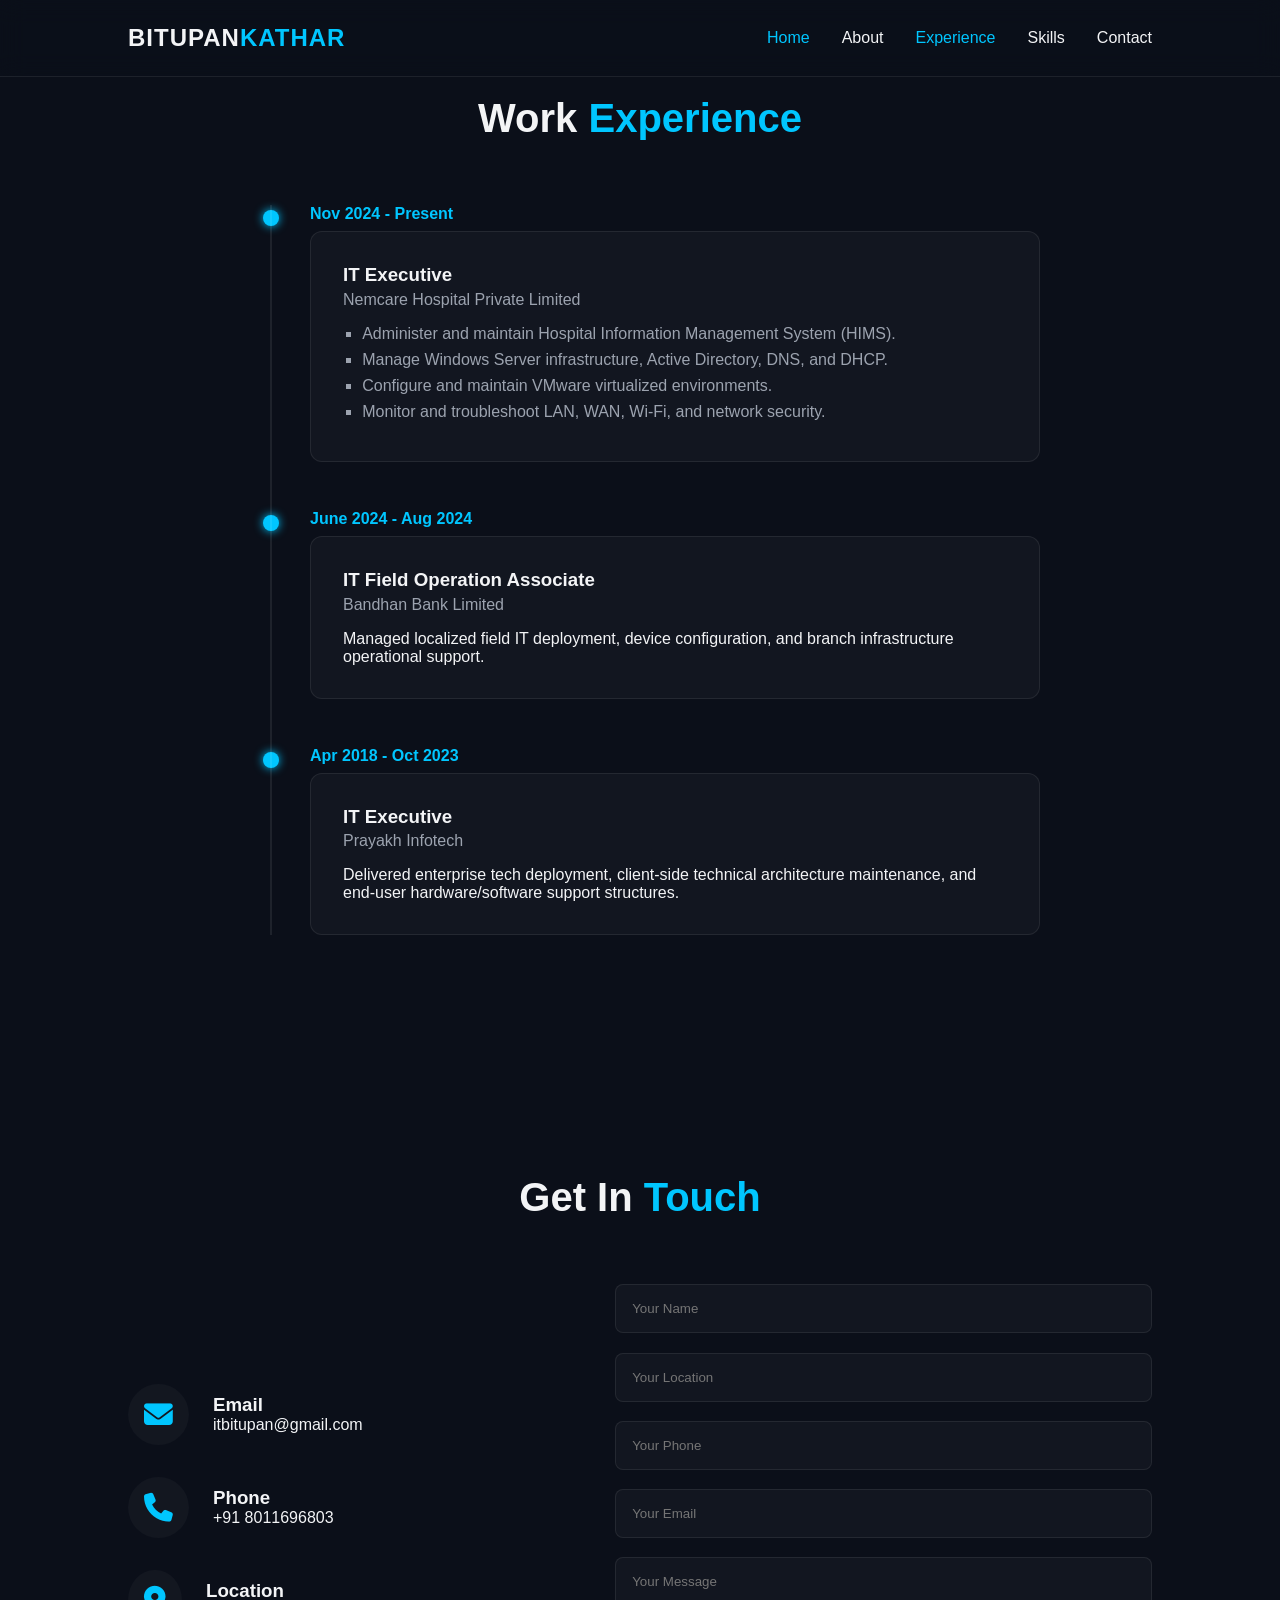
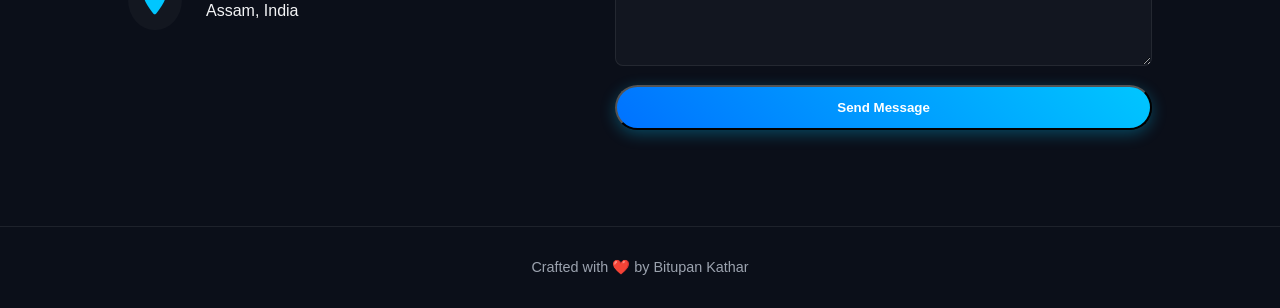
==== View/experience.html @ 2136c71e "Add files via upload" ====
<!DOCTYPE html>
<html lang="en">
<head>
    <meta charset="UTF-8">
    <meta name="viewport" content="width=device-width, initial-scale=1.0">
    <title>Bitupan Kathar | IT Executive Portfolio</title>
    <link rel="stylesheet" href="../Public/css/style.css">
    <link rel="stylesheet" href="https://cdnjs.cloudflare.com/ajax/libs/font-awesome/6.4.0/css/all.min.css">
</head>
<body>

    <nav class="navbar">
        <div class="logo">BITUPAN<span>KATHAR</span></div>
        <ul class="nav-links">
            <li><a href="../index.html" class="active">Home</a></li>
            <li><a href="../index.html#about">About</a></li>
            <li><a href="../View/experience.html" class="active">Experience</a></li>
            <li><a href="../index.html#skills">Skills</a></li>
            <li><a href="../index.html#contact">Contact</a></li>
        </ul>
        <div class="menu-toggle" id="mobile-menu">
            <span class="bar"></span>
            <span class="bar"></span>
            <span class="bar"></span>
        </div>
    </nav>

    <section id="experience" class="experience-section">
        <h2 class="section-title">Work <span>Experience</span></h2>
        <div class="timeline">
            <div class="timeline-item">
                <div class="timeline-dot"></div>
                <div class="timeline-date">Nov 2024 - Present</div>
                <div class="timeline-content">
                    <h3>IT Executive</h3>
                    <h4>Nemcare Hospital Private Limited</h4>
                    <ul>
                        <li>Administer and maintain Hospital Information Management System (HIMS).</li>
                        <li>Manage Windows Server infrastructure, Active Directory, DNS, and DHCP.</li>
                        <li>Configure and maintain VMware virtualized environments.</li>
                        <li>Monitor and troubleshoot LAN, WAN, Wi-Fi, and network security.</li>
                    </ul>
                </div>
            </div>

            <div class="timeline-item">
                <div class="timeline-dot"></div>
                <div class="timeline-date">June 2024 - Aug 2024</div>
                <div class="timeline-content">
                    <h3>IT Field Operation Associate</h3>
                    <h4>Bandhan Bank Limited</h4>
                    <p>Managed localized field IT deployment, device configuration, and branch infrastructure operational support.</p>
                </div>
            </div>

            <div class="timeline-item">
                <div class="timeline-dot"></div>
                <div class="timeline-date">Apr 2018 - Oct 2023</div>
                <div class="timeline-content">
                    <h3>IT Executive</h3>
                    <h4>Prayakh Infotech</h4>
                    <p>Delivered enterprise tech deployment, client-side technical architecture maintenance, and end-user hardware/software support structures.</p>
                </div>
            </div>
        </div>
    </section>

     <section id="contact" class="contact-section">
        <h2 class="section-title">Get In <span>Touch</span></h2>
        <div class="contact-container">
            <div class="contact-info">
                <div class="info-item">
                    <i class="fas fa-envelope"></i>
                    <div>
                        <h3>Email</h3>
                        <p>itbitupan@gmail.com</p>
                    </div>
                </div>
                <div class="info-item">
                    <i class="fas fa-phone"></i>
                    <div>
                        <h3>Phone</h3>
                        <p>+91 8011696803</p>
                    </div>
                </div>
                <div class="info-item">
                    <i class="fas fa-map-marker-alt"></i>
                    <div>
                        <h3>Location</h3>
                        <p>Assam, India</p>
                    </div>
                </div>
            </div>

             <form class="contact-form" onsubmit="event.preventDefault(); alert('Message sent successfully!');">
                <input type="text" placeholder="Your Name" required>
                <input type="text" placeholder="Your Location" required>
                <input type="tel" placeholder="Your Phone" required>
                <input type="email" placeholder="Your Email" required>
                <textarea placeholder="Your Message" rows="5" required></textarea>
                <button type="submit" class="btn primary-btn">Send Message</button>
            </form>
        </div>
    </section>

    <footer>
        <p>Crafted with ❤️ by Bitupan Kathar</p>
    </footer>

    <script src="../script.js"></script>
</body>
</html>
---- Public/css/style.css ----
/* --- Global Variables & Reset --- */
:root {
    --bg-color: #0b0f19;
    --card-bg: rgba(255, 255, 255, 0.03);
    --border-color: rgba(255, 255, 255, 0.08);
    --primary-color: #0072ff;
    --secondary-color: #00c6ff;
    --text-main: #f3f4f6;
    --text-muted: #9ca3af;
    --font-family: 'Segoe UI', Tahoma, Geneva, Verdana, sans-serif;
}

* {
    margin: 0;
    padding: 0;
    box-sizing: border-box;
    scroll-behavior: smooth;
}

body {
    background-color: var(--bg-color);
    color: var(--text-main);
    font-family: var(--font-family);
    overflow-x: hidden;
}

/* --- Navigation --- */
.navbar {
    display: flex;
    justify-content: space-between;
    align-items: center;
    padding: 1.5rem 10%;
    position: fixed;
    width: 100%;
    top: 0;
    z-index: 1000;
    background: rgba(11, 15, 25, 0.8);
    backdrop-filter: blur(12px);
    border-bottom: 1px solid var(--border-color);
}

.navbar .logo {
    font-size: 1.5rem;
    font-weight: 700;
    letter-spacing: 1px;
}

.navbar .logo span {
    color: var(--secondary-color);
}

.nav-links {
    display: flex;
    list-style: none;
}

.nav-links li a {
    color: var(--text-main);
    text-decoration: none;
    margin-left: 2rem;
    font-weight: 500;
    transition: color 0.3s ease;
}

.nav-links li a:hover, .nav-links li a.active {
    color: var(--secondary-color);
}

/* --- Hero Section --- */
.hero-section {
    position: relative;
    min-height: 100vh;
    display: flex;
    align-items: center;
    padding: 0 10%;
    padding-top: 80px;
    overflow: hidden;
    background: radial-gradient(circle at 90% 10%, rgba(0, 198, 255, 0.08), transparent 40%),
                radial-gradient(circle at 20% 20%, rgba(0, 114, 255, 0.08), transparent 28%),
            ;
}

.hero-video {
    position: absolute;
    inset: 0;
    width: 100%;
    height: 100%;
    object-fit: cover;
    z-index: 0;
    opacity: 0.22;
    filter: saturate(0.8) brightness(0.7);
}

.hero-section::before {
    content: '';
    position: absolute;
    inset: 0;
    /* background: linear-gradient(90deg, rgba(2, 5, 20, 0.8) 0%, rgba(2, 5, 20, 0.55) 45%, rgba(2, 5, 20, 0.8) 100%); */
    z-index: 1;
    pointer-events: none;
}

.hero-video {
    position: absolute;
    inset: 0;
    width: 100%;
    height: 100%;
    object-fit: cover;
    z-index: 0;
    opacity: 0.22;
    filter: saturate(0.8) brightness(0.7);
}

.hero-section::before {
    content: '';
    position: absolute;
    inset: 0;
    /* background: linear-gradient(90deg, rgba(2, 5, 20, 0.9) 0%, rgba(2, 5, 20, 0.75) 45%, rgba(2, 5, 20, 0.85) 100%); */
    z-index: 1;
    pointer-events: none;
}

.hero-container {
    position: relative;
    z-index: 2;
    display: grid;
    grid-template-columns: 1.2fr 0.8fr;
    gap: 2rem;
    align-items: center;
    width: 100%;
    min-height: 80vh;
}

.hero-content,
.hero-image {
    opacity: 0;
    transform: translateY(35px);
    animation: heroFadeUp 0.9s cubic-bezier(0.2, 0.8, 0.2, 1) forwards;
}

.hero-content {
    animation-delay: 0.1s;
    position: sticky;
    top: 7rem;
    align-self: start;
    max-width: 650px;
}

.hero-image {
    animation-delay: 0.35s;
}

.hero-buttons .primary-btn {
    animation: heroFadeUp 0.8s ease forwards;
    animation-delay: 0.55s;
    opacity: 0;
}

.hero-buttons .secondary-btn {
    animation: heroFadeUp 0.8s ease forwards;
    animation-delay: 0.7s;
    opacity: 0;
}

@keyframes heroFadeUp {
    from {
        opacity: 0;
        transform: translateY(35px);
    }
    to {
        opacity: 1;
        transform: translateY(0);
    }
}

@keyframes cardFadeUp {
    from {
        opacity: 0;
        transform: translateY(30px);
    }
    to {
        opacity: 1;
        transform: translateY(0);
    }
}

.hero-content h3 {
    color: var(--secondary-color);
    font-weight: 400;
    font-size: 1.1rem;
    margin-bottom: 0.5rem;
}

.hero-content h1 {
    font-size: 3.5rem;
    margin-bottom: 0.2rem;
}

.hero-content h1 span {
    background: linear-gradient(45deg, var(--primary-color), var(--secondary-color));
    -webkit-background-clip: text;
    -webkit-text-fill-color: transparent;
}

.hero-content h2 {
    font-size: 1.8rem;
    color: var(--text-muted);
    margin-bottom: 1.5rem;
    font-weight: 500;
}

.hero-content p {
    color: var(--text-muted);
    line-height: 1.6;
    max-width: 550px;
    margin-bottom: 2rem;
    transition: transform 0.3s ease, color 0.3s ease, text-shadow 0.3s ease;
}

.hero-content:hover h1,
.hero-content:hover h2,
.hero-content:hover p {
    transform: translateX(6px);
    text-shadow: 0 0 18px rgba(0, 198, 255, 0.18);
}

.hero-content:hover h3 {
    color: #ffffff;
    transform: translateX(6px);
}

.hero-content:hover h1 span {
    color: var(--secondary-color);
    text-shadow: 0 0 18px rgba(0, 198, 255, 0.3);
}

.btn {
    display: inline-block;
    padding: 0.8rem 2rem;
    border-radius: 30px;
    text-decoration: none;
    font-weight: 600;
    transition: all 0.4s ease;
}

.primary-btn {
    background: linear-gradient(45deg, var(--primary-color), var(--secondary-color));
    color: #fff;
    box-shadow: 0 4px 15px rgba(0, 198, 255, 0.3);
}

.primary-btn:hover {
    transform: translateY(-3px);
    box-shadow: 0 6px 20px rgba(0, 198, 255, 0.5);
}

.secondary-btn {
    border: 2px solid var(--border-color);
    color: var(--text-main);
    margin-left: 1rem;
}

.secondary-btn:hover {
    background: var(--border-color);
    color: #fff;
    transform: translateY(-3px);
}

/* Stunning Interactive Profile Image Container */
.hero-image {
    position: relative;
    width: 320px;
    height: 320px;
    margin: 0 auto;
    border-radius: 50%;
    padding: 5px;
    background: linear-gradient(45deg, var(--primary-color), var(--secondary-color));
    box-shadow: 0 0 30px rgba(0, 114, 255, 0.2);
    transition: transform 0.5s ease, box-shadow 0.5s ease;
}

.hero-image img {
    width: 100%;
    height: 100%;
    object-fit: cover;
    border-radius: 50%;
    background-color: var(--bg-color);
}

/* Stunning Hover Effect for Image */
.hero-image:hover {
    transform: scale(1.05) rotate(2deg);
    box-shadow: 0 0 45px rgba(0, 198, 255, 0.5);
}

/* --- Section Formatting --- */
section {
    padding: 6rem 10%;
}

.reveal {
    opacity: 0;
    transform: translateY(40px);
    transition: opacity 0.8s ease, transform 0.8s ease;
}

.reveal.show {
    opacity: 1;
    transform: translateY(0);
}

.section-title {
    text-align: center;
    font-size: 2.5rem;
    margin-bottom: 4rem;
}

.section-title span {
    color: var(--secondary-color);
}

/* --- About Section Cards --- */
.about-container {
    display: flex;
    justify-content: center;
    gap: 2rem;
    flex-wrap: wrap;
}

.about-card {
    background: var(--card-bg);
    border: 1px solid var(--border-color);
    border-radius: 16px;
    padding: 2.5rem;
    width: 450px;
    text-align: center;
    transition: all 0.3s ease;
    opacity: 0;
    transform: translateY(30px);
    animation: cardFadeUp 0.7s ease forwards;
}

.about-card:nth-child(1) {
    animation-delay: 0.15s;
}

.about-card:nth-child(2) {
    animation-delay: 0.3s;
}

.about-card:nth-child(3) {
    animation-delay: 0.45s;
}

.about-card:nth-child(4) {
    animation-delay: 0.6s;
}

.about-card:hover {
    transform: translateY(-10px);
    background: rgba(255, 255, 255, 0.05);
    border-color: var(--secondary-color);
}

.card-icon {
    font-size: 1.5rem;
    color: var(--secondary-color);
    margin-bottom: 1.5rem;
}

.about-card h3 {
    margin-bottom: 1rem;
}

.about-card p {
    color: var(--text-muted);
    line-height: 1.6;
}

.about-card-image {
    width: 250px;
    height: 200px;
    object-fit: cover;
    border-radius: 10%;
    margin: 0 auto 1.5rem;
    border: 3px solid rgba(0, 198, 255, 0.3);
    box-shadow: 0 10px 30px rgba(0, 198, 255, 0.12);
}

/* --- Experience Timeline --- */
.timeline {
    position: relative;
    max-width: 800px;
    margin: 0 auto;
}

.timeline::after {
    content: '';
    position: absolute;
    width: 2px;
    background: var(--border-color);
    top: 0;
    bottom: 0;
    left: 30px;
}

.timeline-item {
    position: relative;
    padding-left: 70px;
    margin-bottom: 3rem;
}

.timeline-dot {
    position: absolute;
    width: 16px;
    height: 16px;
    background: var(--secondary-color);
    border-radius: 50%;
    left: 23px;
    top: 5px;
    box-shadow: 0 0 10px var(--secondary-color);
}

.timeline-date {
    color: var(--secondary-color);
    font-weight: 600;
    margin-bottom: 0.5rem;
}

.timeline-content {
    background: var(--card-bg);
    border: 1px solid var(--border-color);
    padding: 2rem;
    border-radius: 12px;
    transition: border-color 0.3s ease;
}

.timeline-content:hover {
    border-color: var(--primary-color);
}

.timeline-content h3 {
    margin-bottom: 0.3rem;
}

.timeline-content h4 {
    color: var(--text-muted);
    font-weight: 400;
    margin-bottom: 1rem;
}

.timeline-content ul {
    list-style-type: square;
    padding-left: 1.2rem;
    color: var(--text-muted);
}

.timeline-content ul li {
    margin-bottom: 0.5rem;
}

/* --- Skills & Education --- */
.skills-education-container {
    display: grid;
    grid-template-columns: 1.1fr 0.9fr;
    gap: 4rem;
}

.skills-container h3, .education-container h3 {
    margin-bottom: 2rem;
    font-size: 1.5rem;
}

.skills-grid {
    display: flex;
    flex-wrap: wrap;
    gap: 1rem;
}

.skill-tag {
    background: var(--card-bg);
    border: 1px solid var(--border-color);
    padding: 0.8rem 1.5rem;
    border-radius: 8px;
    font-weight: 500;
    display: flex;
    align-items: center;
    gap: 0.5rem;
    transition: all 0.3s ease;
}

.skill-tag i {
    color: var(--secondary-color);
}

.skill-tag:hover {
    background: var(--primary-color);
    border-color: var(--primary-color);
    transform: scale(1.05);
}

.edu-card {
    background: var(--card-bg);
    border: 1px solid var(--border-color);
    padding: 1.5rem;
    border-radius: 12px;
    margin-bottom: 1.5rem;
}

.edu-card h4 {
    margin-bottom: 0.3rem;
}

.edu-card p {
    color: var(--text-muted);
    margin-bottom: 0.5rem;
}

.edu-date {
    font-size: 0.9rem;
    color: var(--secondary-color);
}

/* --- Contact --- */
.contact-container {
    display: grid;
    grid-template-columns: 0.9fr 1.1fr;
    gap: 3rem;
}

.contact-info {
    display: flex;
    flex-direction: column;
    justify-content: center;
    gap: 2rem;
}

.info-item {
    display: flex;
    align-items: center;
    gap: 1.5rem;
}

.info-item i {
    font-size: 1.8rem;
    color: var(--secondary-color);
    background: var(--card-bg);
    padding: 1rem;
    border-radius: 50%;
}

.contact-form {
    display: flex;
    flex-direction: column;
    gap: 1.2rem;
}

.contact-form input, .contact-form textarea {
    background: var(--card-bg);
    border: 1px solid var(--border-color);
    padding: 1rem;
    border-radius: 8px;
    color: var(--text-main);
    font-family: var(--font-family);
    width: 100%;
}

.contact-form input:focus, .contact-form textarea:focus {
    outline: none;
    border-color: var(--secondary-color);
}

footer {
    text-align: center;
    padding: 2rem;
    border-top: 1px solid var(--border-color);
    color: var(--text-muted);
    font-size: 0.9rem;
}

/* --- Mobile Menu & Responsiveness --- */
.menu-toggle {
    display: none;
    cursor: pointer;
}

.menu-toggle .bar {
    display: block;
    width: 25px;
    height: 3px;
    margin: 5px auto;
    background-color: var(--text-main);
    transition: all 0.3s ease;
}

@media (max-width: 900px) {
    .hero-container, .skills-education-container, .contact-container {
        grid-template-columns: 1fr;
    }
    .hero-image {
        order: -1;
        margin-bottom: 2rem;
    }
    .menu-toggle {
        display: block;
    }
    .nav-links {
        position: absolute;
        top: 70px;
        left: -100%;
        flex-direction: column;
        background-color: var(--bg-color);
        width: 100%;
        text-align: center;
        transition: 0.3s;
        border-bottom: 1px solid var(--border-color);
        padding-bottom: 2rem;
    }
    .nav-links.active {
        left: 0;
    }
    .nav-links li {
        margin: 1.5rem 0;
    }
    .nav-links li a {
        margin: 0;
    }
}
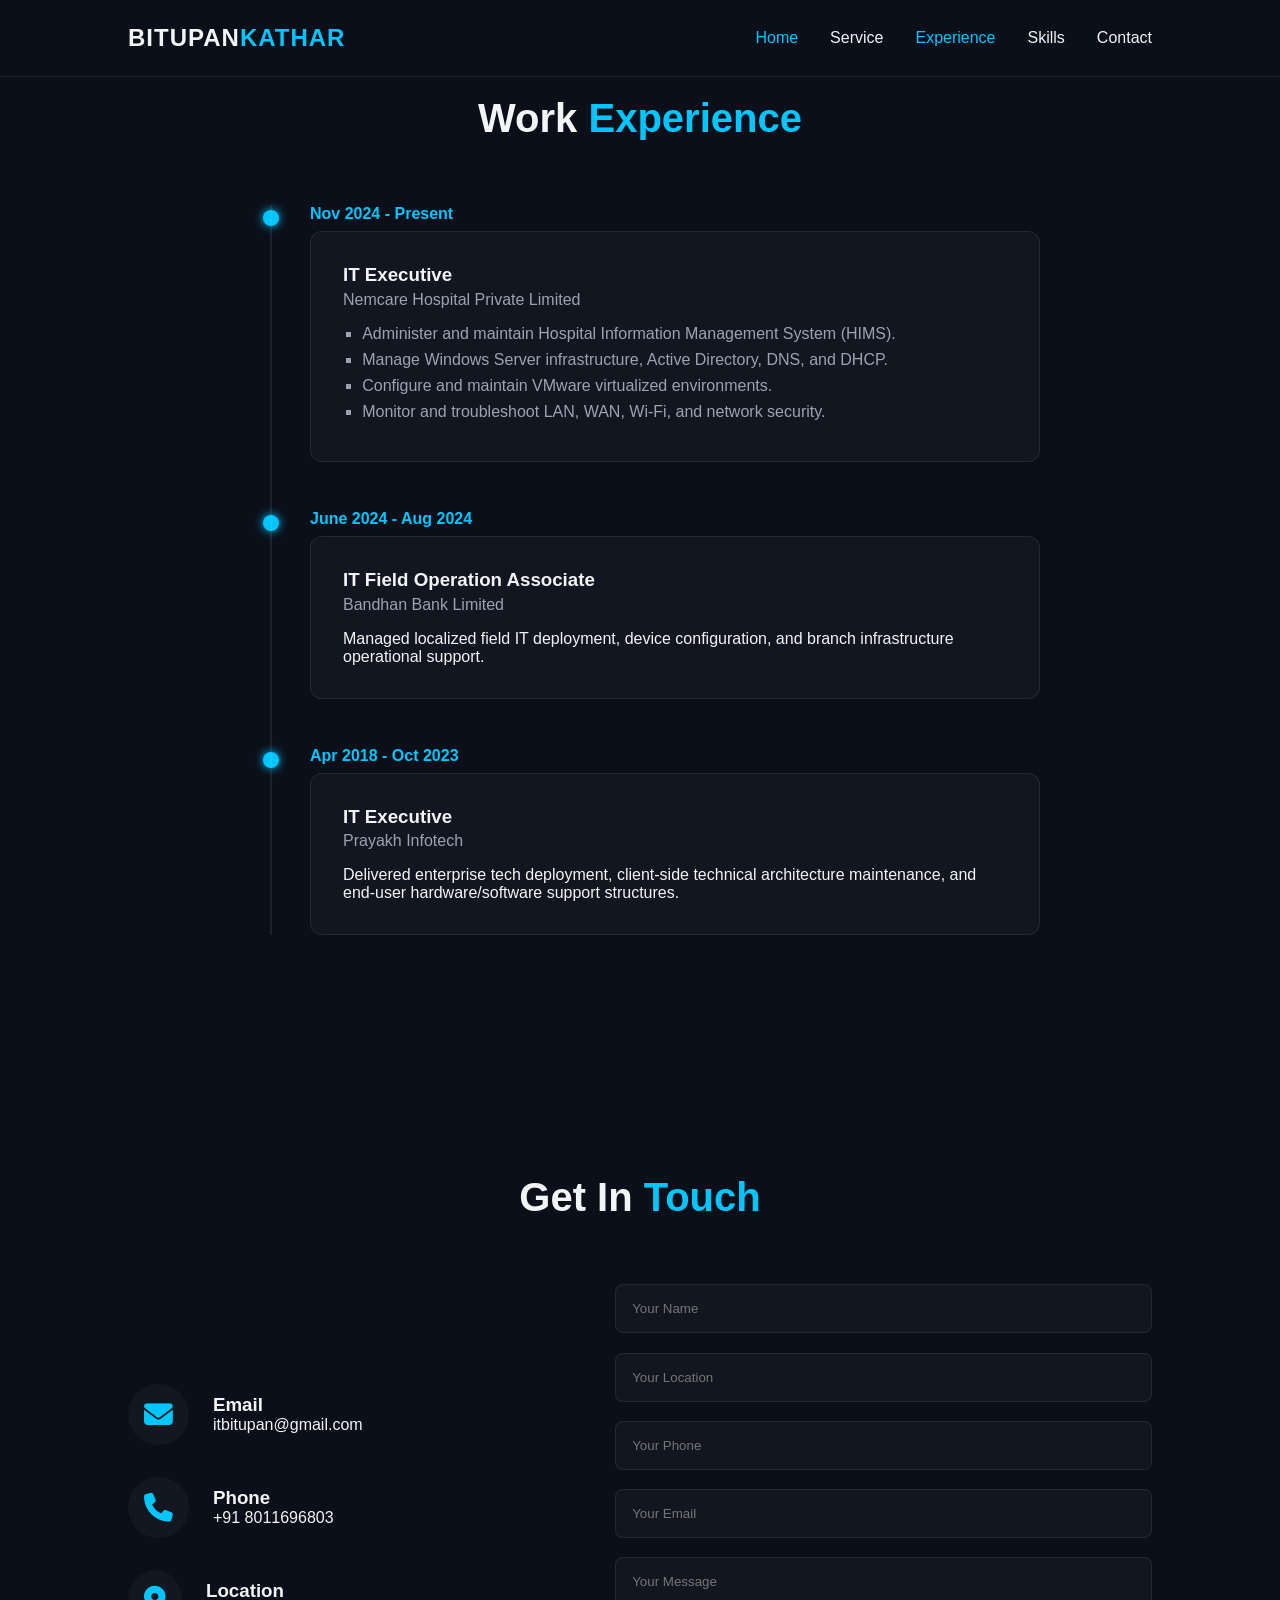
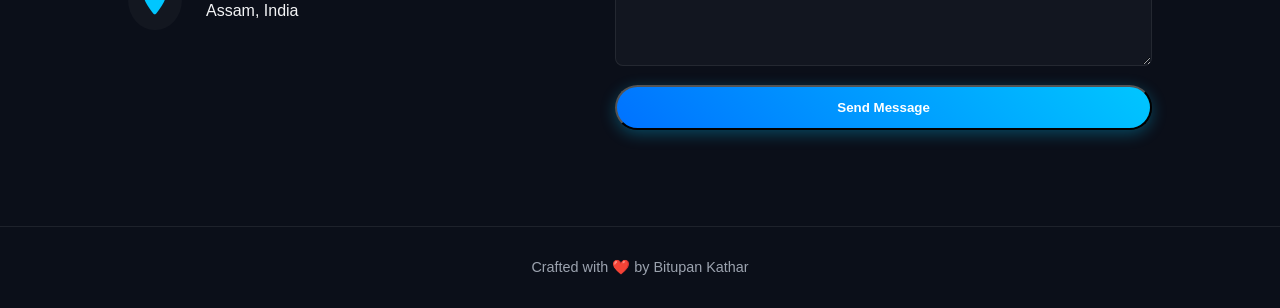
==== commit cec299f7: "Fix navigation links and section titles in experience.html Updated the navigation links in the exper" ====
--- a/View/experience.html
+++ b/View/experience.html
@@ -13,7 +13,7 @@
         <div class="logo">BITUPAN<span>KATHAR</span></div>
         <ul class="nav-links">
             <li><a href="../index.html" class="active">Home</a></li>
-            <li><a href="../index.html#about">About</a></li>
+            <li><a href="../index.html#about">Service</a></li>
             <li><a href="../View/experience.html" class="active">Experience</a></li>
             <li><a href="../index.html#skills">Skills</a></li>
             <li><a href="../index.html#contact">Contact</a></li>
@@ -111,4 +111,4 @@
 </body>
 </html>
 
-   +   
